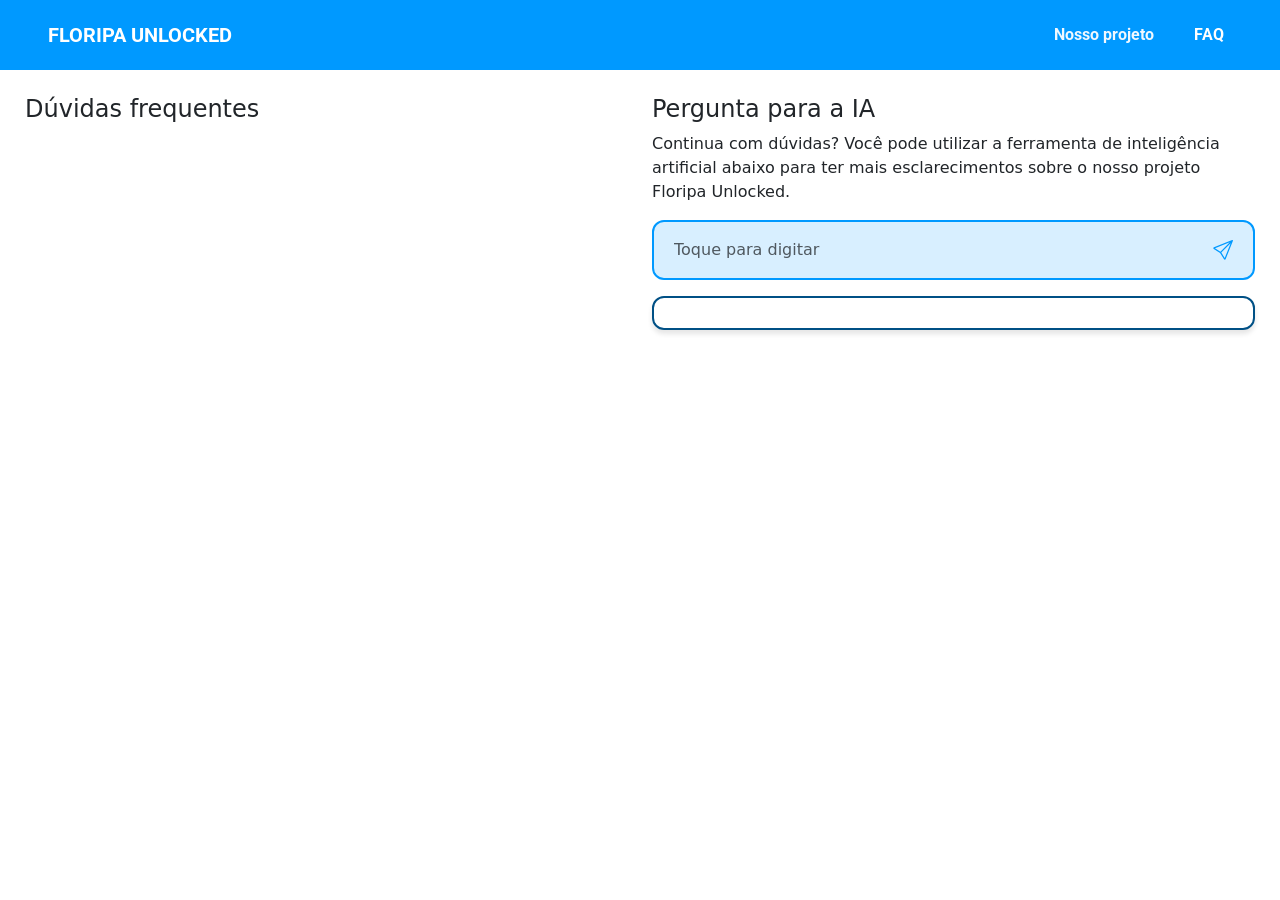
==== index.html @ 10022bac "Feature: Impletação do JS para conexão com API do Google AI Studio" ====
<!DOCTYPE html>
<html lang="pt-br">

<head>
    <meta charset="UTF-8">
    <meta name="viewport" content="width=device-width, initial-scale=1.0">
    <title>Floripa Unlocked - FAQ</title>

    <!--Conexão com o Bootstrap-->
    <link href="https://cdn.jsdelivr.net/npm/bootstrap@5.3.3/dist/css/bootstrap.min.css" rel="stylesheet">

    <!--Font-family externas-->
    <link rel="preconnect" href="https://fonts.googleapis.com">
    <link rel="preconnect" href="https://fonts.gstatic.com" crossorigin>
    <link href="https://fonts.googleapis.com/css2?family=Roboto:wght@400;500;700&display=swap" rel="stylesheet">

    <link rel="stylesheet" href="./css/style.css">
</head>

<body>
    <!--Nav bar-->
    <nav class="navbar navbar-expand-lg custom-navbar">
        <div class="container-fluid px-5">
            <a class="navbar-brand" href="#">FLORIPA UNLOCKED</a>
            <button class="navbar-toggler" type="button" data-bs-toggle="collapse" data-bs-target="#navbarNavAltMarkup"
                aria-controls="navbarNavAltMarkup" aria-expanded="false" aria-label="Toggle navigation">
                <span class="navbar-toggler-icon"></span>
            </button>
            <div class="collapse navbar-collapse" id="navbarNavAltMarkup">
                <div class="navbar-nav ms-auto gap-4">
                    <a class="nav-link" href="#">Nosso projeto</a>
                    <a class="nav-link active" aria-current="page" href="#">FAQ</a>
                </div>
            </div>
        </div>
    </nav>
    <!--Fim da nav bar-->

    <!--Grid Principal-->
    <div class="grid-container">
        <div class="coluna">
            <!--FAQ-->
            <h4>Dúvidas frequentes</h4>
        </div>
        <div class="coluna">
            <!--IA FAQ-->
            <h4>Pergunta para a IA</h4>
            <p>Continua com dúvidas? Você pode utilizar a ferramenta de inteligência artificial abaixo para ter mais
                esclarecimentos sobre o nosso projeto Floripa Unlocked.</p>

            <!--Barra de input com botão acoplado-->
            <div class="input-group custom-ai-bar">
                <input type="text" class="form-control border-0 shadow-none" placeholder="Toque para digitar"
                    id="userPrompt">
                <button class="btn border-0" type="button" id="btnEnviar">
                    <!--Ícone do avião de envio-->
                    <svg xmlns="http://www.w3.org/2000/svg" width="20" height="20" fill="#0099FF" viewBox="0 0 16 16">
                        <path
                            d="M15.854.146a.5.5 0 0 1 .11.54l-5.819 14.547a.75.75 0 0 1-1.329.124l-3.178-4.995L.643 7.184a.75.75 0 0 1 .124-1.33L15.314.037a.5.5 0 0 1 .54.11ZM6.636 10.07l2.761 4.338L14.13 2.576zm6.787-8.201L1.591 6.602l4.339 2.76z" />
                    </svg>
                </button>
            </div>

            <!-- Contêiner de texto para o output da IA (aguardando retorno) -->
            <div id="aiOutput" class="mt-3"></div>
        </div>
    </div>
    <!--Fim do Grid Principal-->


   <!--conexão com chave de API local-->
    <script src="./js/config.js"></script>
    
    <!-- JS do Bootstrap -->
    <script src="https://cdn.jsdelivr.net/npm/bootstrap@5.3.3/dist/js/bootstrap.bundle.min.js"></script>
    
    <!-- Seu JS principal (apenas uma vez, por último) -->
    <script src="./js/script.js"></script>
</body>

</body>

</html>
---- css/style.css ----
/*Navbar*/
.custom-navbar {
    font-weight: bold;
    font-family: 'Roboto', sans-serif;

    background-color: #0099FF;
    height: 70px;
}

.custom-navbar .navbar-brand {
    color: white;
}

.nav-link  {
    color: aliceblue;

}

/* Força a cor branca no link ativo */
.custom-navbar .navbar-nav .nav-link.active {
    color: #ffffff;
}

/* Cor ao passar o mouse */
.custom-navbar .navbar-nav .nav-link:hover {
    color: #012a53;
}
/*Fim Navbar*/

/*Grid da página*/

.grid-container {
  display: grid;
  padding: 25px;
  grid-template-columns: repeat(2, 1fr);
  gap: 1.5rem;
}

/* Responsividade para telas menores */
@media (max-width: 768px) {
  .grid-container {
    grid-template-columns: 1fr;
  }
}


/*Campo de texto AI*/
.custom-ai-bar {
    border: 2px solid #0099FF;
    border-radius: 12px;

    background-color: #d8efff;
    padding: 4px 8px;
    width: auto;
    height: 60px;
}

.custom-ai-bar .form-control {
    background-color: transparent;
}

.custom-ai-bar .btn {
    background-color: transparent;
    display: flex;
    align-items: center;
}

#aiOutput{
    border: 2px solid #005085;
    border-radius: 12px;
    padding: 15px;
    box-shadow: 0 4px 5px rgba(0, 0, 0, 0.1);
}
/*Campo de texto AI*/
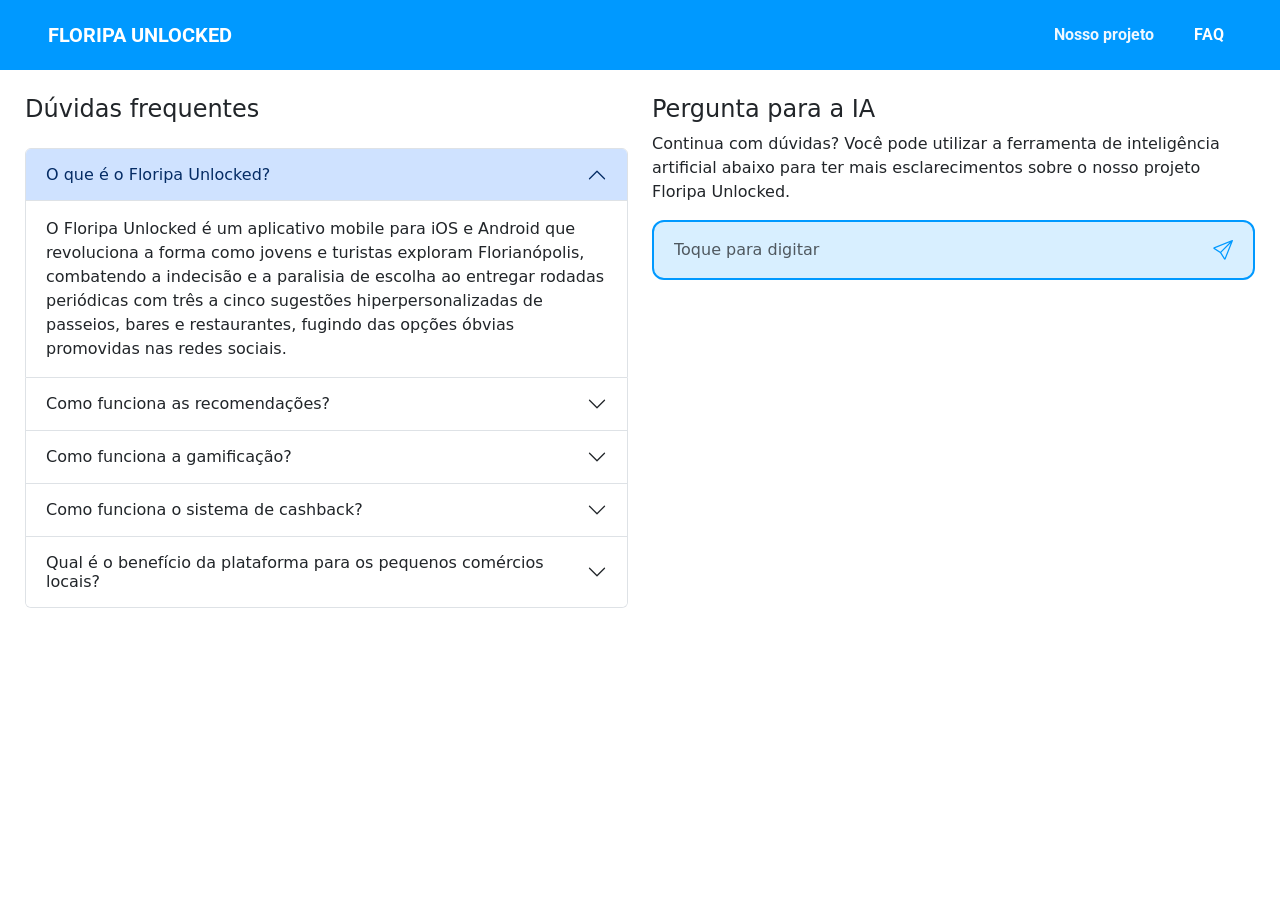
==== commit bd468734: "Adicionando os Accordions ao index.html" ====
--- a/index.html
+++ b/index.html
@@ -41,7 +41,84 @@
         <div class="coluna">
             <!--FAQ-->
             <h4>Dúvidas frequentes</h4>
+            
+            <!-- Accordion -->
+            <div class="accordion mt-4" id="accordionFAQ">
+                
+                <!-- Item 1 -->
+                <div class="accordion-item">
+                    <h2 class="accordion-header">
+                        <button class="accordion-button" type="button" data-bs-toggle="collapse" data-bs-target="#faq1" aria-expanded="true" aria-controls="faq1">
+                            O que é o Floripa Unlocked?
+                        </button>
+                    </h2>
+                    <div id="faq1" class="accordion-collapse collapse show" data-bs-parent="#accordionFAQ">
+                        <div class="accordion-body">
+                            O Floripa Unlocked é um aplicativo mobile para iOS e Android que revoluciona a forma como jovens e turistas exploram Florianópolis, combatendo a indecisão e a paralisia de escolha ao entregar rodadas periódicas com três a cinco sugestões hiperpersonalizadas de passeios, bares e restaurantes, fugindo das opções óbvias promovidas nas redes sociais.
+                        </div>
+                    </div>
+                </div>
+
+                <!-- Item 2 -->
+                <div class="accordion-item">
+                    <h2 class="accordion-header">
+                        <button class="accordion-button collapsed" type="button" data-bs-toggle="collapse" data-bs-target="#faq2" aria-expanded="false" aria-controls="faq2">
+                            Como funciona as recomendações?
+                        </button>
+                    </h2>
+                    <div id="faq2" class="accordion-collapse collapse" data-bs-parent="#accordionFAQ">
+                        <div class="accordion-body">
+                            O motor de recomendação cruza em tempo real as preferências do usuário, como faixa de orçamento e categorias de interesse, com dados de contexto geográfico e climático fornecidos por APIs de geolocalização, clima e agenda cultural, garantindo que as sugestões entregues sejam sempre adequadas à localização, ao clima e ao horário da visita.
+                        </div>
+                    </div>
+                </div>
+
+                <!-- Item 3 -->
+                <div class="accordion-item">
+                    <h2 class="accordion-header">
+                        <button class="accordion-button collapsed" type="button" data-bs-toggle="collapse" data-bs-target="#faq3" aria-expanded="false" aria-controls="faq3">
+                            Como funciona a gamificação?
+                        </button>
+                    </h2>
+                    <div id="faq3" class="accordion-collapse collapse" data-bs-parent="#accordionFAQ">
+                        <div class="accordion-body">
+                            O aplicativo transforma a exploração da cidade em um jogo interativo por meio da barra de progresso '100% Floripa' e de um mapa de conquistas, motivando os usuários a descobrirem novos bairros e comércios locais para desbloquear selos, competir de forma saudável com a sua rede de amigos e zerar a ilha.
+                        </div>
+                    </div>
+                </div>
+
+                <!-- Item 4 -->
+                <div class="accordion-item">
+                    <h2 class="accordion-header">
+                        <button class="accordion-button collapsed" type="button" data-bs-toggle="collapse" data-bs-target="#faq4" aria-expanded="false" aria-controls="faq4">
+                            Como funciona o sistema de cashback?
+                        </button>
+                    </h2>
+                    <div id="faq4" class="accordion-collapse collapse" data-bs-parent="#accordionFAQ">
+                        <div class="accordion-body">
+                            Ao consumir em um estabelecimento parceiro sugerido pelo aplicativo, o usuário aponta a câmera do celular para o QR Code disponível no balcão do comércio, realizando um check-in instantâneo que valida a sua visita no mapa de exploração e credita a porcentagem de cashback acumulada diretamente na sua conta.
+                        </div>
+                    </div>
+                </div>
+
+                <!-- Item 5 -->
+                <div class="accordion-item">
+                    <h2 class="accordion-header">
+                        <button class="accordion-button collapsed" type="button" data-bs-toggle="collapse" data-bs-target="#faq5" aria-expanded="false" aria-controls="faq5">
+                            Qual é o benefício da plataforma para os pequenos comércios locais?
+                        </button>
+                    </h2>
+                    <div id="faq5" class="accordion-collapse collapse" data-bs-parent="#accordionFAQ">
+                        <div class="accordion-body">
+                            Para os pequenos e novos negócios da ilha, o aplicativo funciona como um canal de atração B2B que direciona um fluxo presencial qualificado de jovens e turistas, permitindo aos lojistas criarem promoções e taxas de cashback dinâmicas no painel web para movimentar o estabelecimento em dias e horários de menor movimento.
+                        </div>
+                    </div>
+                </div>
+
+            </div>
+            
         </div>
+        
         <div class="coluna">
             <!--IA FAQ-->
             <h4>Pergunta para a IA</h4>
@@ -67,8 +144,7 @@
     </div>
     <!--Fim do Grid Principal-->
 
-
-   <!--conexão com chave de API local-->
+    <!--conexão com chave de API local-->
     <script src="./js/config.js"></script>
     
     <!-- JS do Bootstrap -->
@@ -78,6 +154,4 @@
     <script src="./js/script.js"></script>
 </body>
 
-</body>
-
 </html>
--- a/css/style.css
+++ b/css/style.css
@@ -71,4 +71,8 @@
     padding: 15px;
     box-shadow: 0 4px 5px rgba(0, 0, 0, 0.1);
 }
+
+#aiOutput:empty {
+    display: none;
+}
 /*Campo de texto AI*/
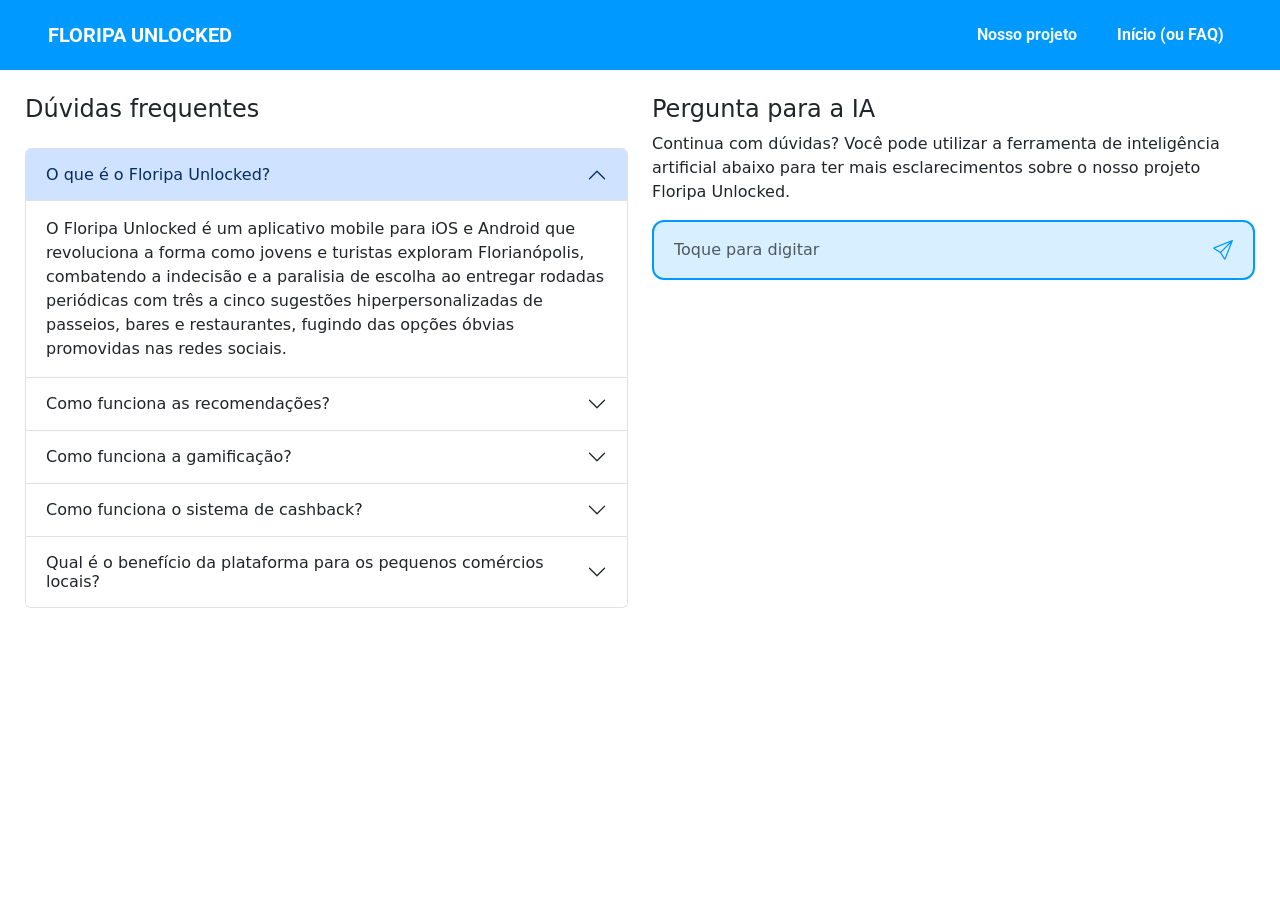
==== commit 3e0dbc90: "adiciona navegação na navbar para FAQ e inicio" ====
--- a/index.html
+++ b/index.html
@@ -18,23 +18,28 @@
 </head>
 
 <body>
-    <!--Nav bar-->
     <nav class="navbar navbar-expand-lg custom-navbar">
         <div class="container-fluid px-5">
-            <a class="navbar-brand" href="#">FLORIPA UNLOCKED</a>
+            <!-- A logo leva para o início -->
+            <a class="navbar-brand" href="index.html">FLORIPA UNLOCKED</a>
+            
             <button class="navbar-toggler" type="button" data-bs-toggle="collapse" data-bs-target="#navbarNavAltMarkup"
                 aria-controls="navbarNavAltMarkup" aria-expanded="false" aria-label="Toggle navigation">
                 <span class="navbar-toggler-icon"></span>
             </button>
+            
             <div class="collapse navbar-collapse" id="navbarNavAltMarkup">
                 <div class="navbar-nav ms-auto gap-4">
-                    <a class="nav-link" href="#">Nosso projeto</a>
-                    <a class="nav-link active" aria-current="page" href="#">FAQ</a>
+                    
+                    <a class="nav-link" href="NossoProjeto.html">Nosso projeto</a>
+                    
+                    <!-- O Início está com a classe "active" marcando a página atual -->
+                    <a class="nav-link active" aria-current="page" href="index.html">Início (ou FAQ)</a>
+                    
                 </div>
             </div>
         </div>
     </nav>
-    <!--Fim da nav bar-->
 
     <!--Grid Principal-->
     <div class="grid-container">
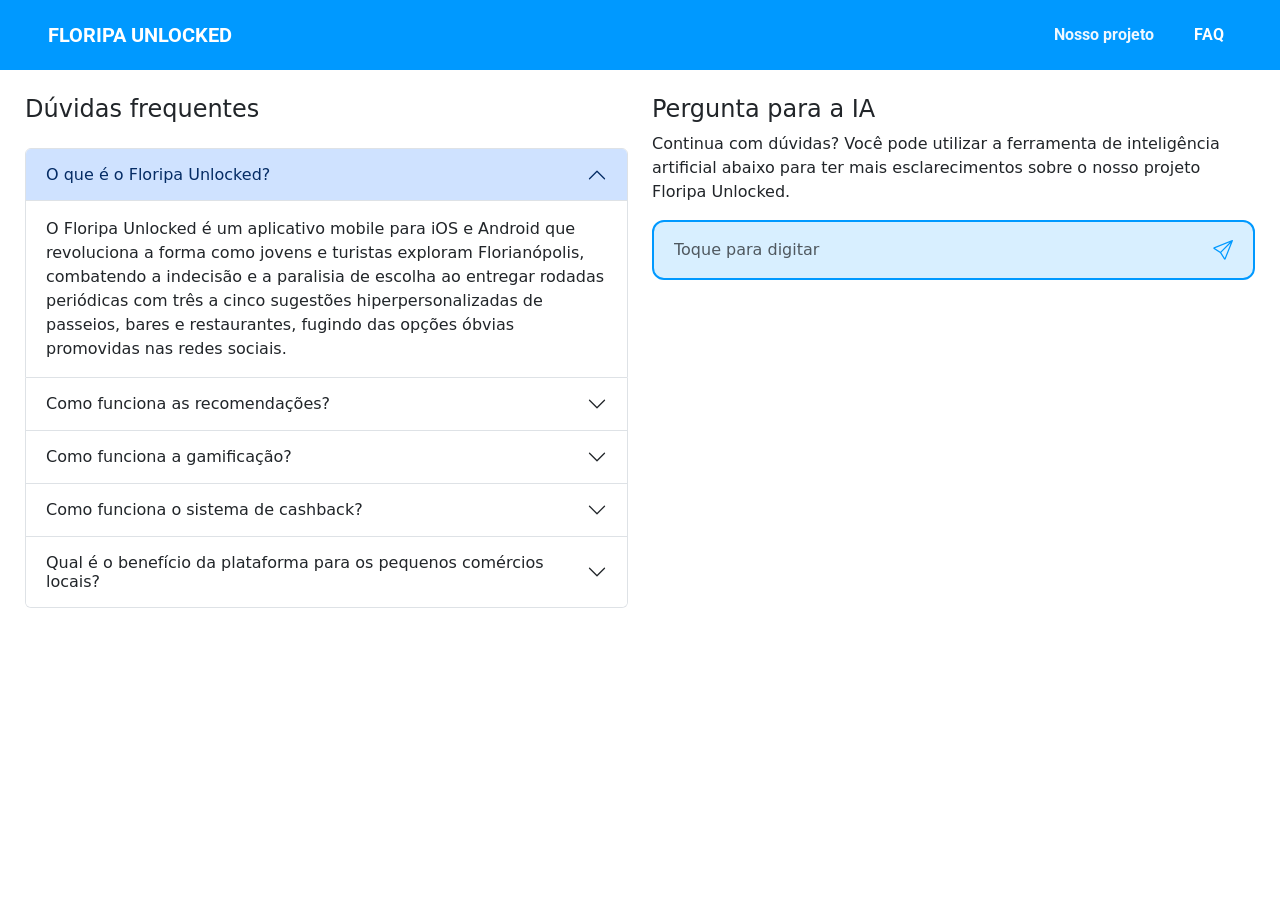
==== commit d4ea0dd2: "Ajuste de comentarios e ajuste na Navbar" ====
--- a/index.html
+++ b/index.html
@@ -34,7 +34,7 @@
                     <a class="nav-link" href="NossoProjeto.html">Nosso projeto</a>
                     
                     <!-- O Início está com a classe "active" marcando a página atual -->
-                    <a class="nav-link active" aria-current="page" href="index.html">Início (ou FAQ)</a>
+                    <a class="nav-link active" aria-current="page" href="index.html">FAQ</a>
                     
                 </div>
             </div>
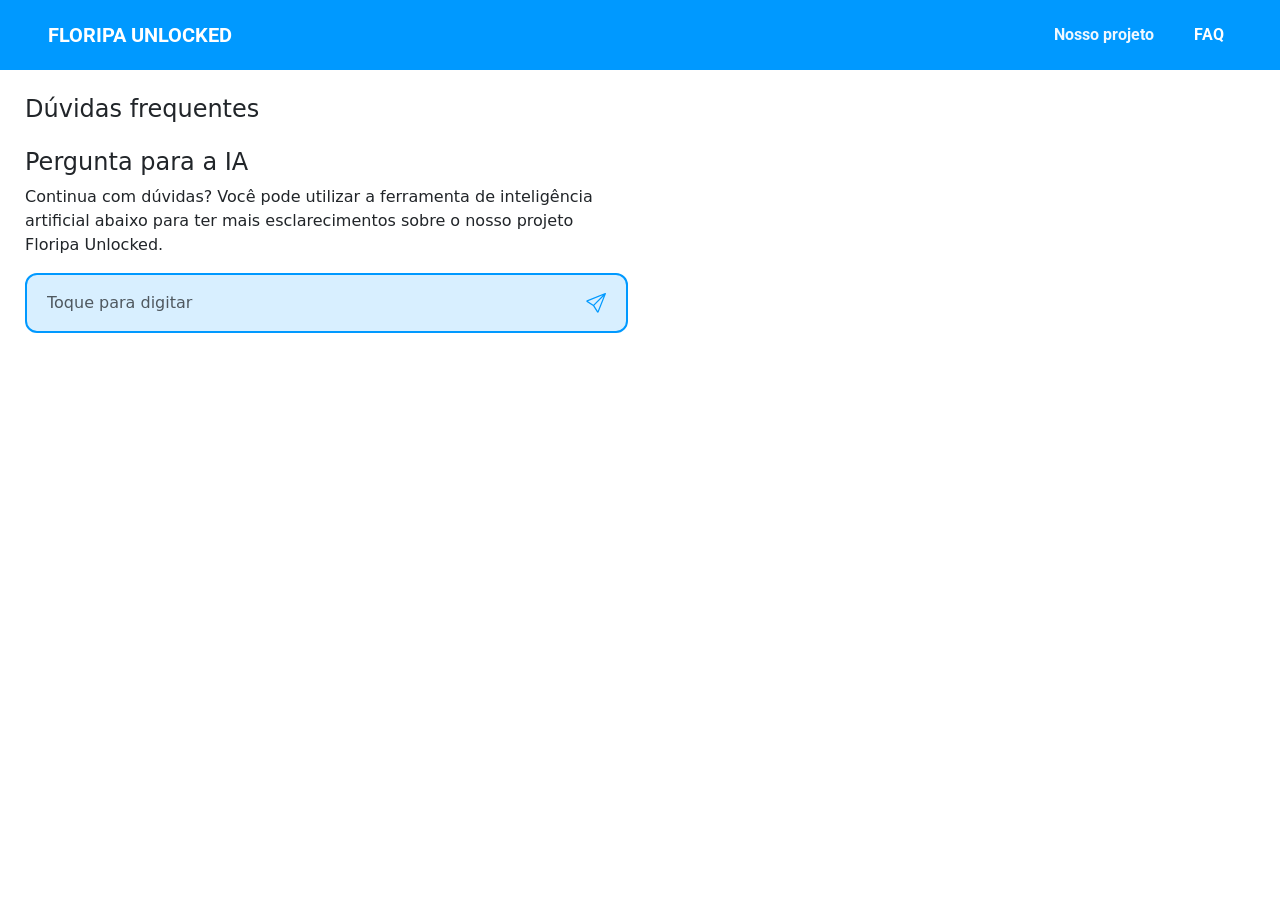
==== commit 13616486: "Feature: implementação do Accordion para conexão com o FAQ" ====
--- a/index.html
+++ b/index.html
@@ -22,20 +22,20 @@
         <div class="container-fluid px-5">
             <!-- A logo leva para o início -->
             <a class="navbar-brand" href="index.html">FLORIPA UNLOCKED</a>
-            
+
             <button class="navbar-toggler" type="button" data-bs-toggle="collapse" data-bs-target="#navbarNavAltMarkup"
                 aria-controls="navbarNavAltMarkup" aria-expanded="false" aria-label="Toggle navigation">
                 <span class="navbar-toggler-icon"></span>
             </button>
-            
+
             <div class="collapse navbar-collapse" id="navbarNavAltMarkup">
                 <div class="navbar-nav ms-auto gap-4">
-                    
+
                     <a class="nav-link" href="NossoProjeto.html">Nosso projeto</a>
-                    
+
                     <!-- O Início está com a classe "active" marcando a página atual -->
                     <a class="nav-link active" aria-current="page" href="index.html">FAQ</a>
-                    
+
                 </div>
             </div>
         </div>
@@ -46,117 +46,52 @@
         <div class="coluna">
             <!--FAQ-->
             <h4>Dúvidas frequentes</h4>
-            
+
             <!-- Accordion -->
             <div class="accordion mt-4" id="accordionFAQ">
-                
+
                 <!-- Item 1 -->
-                <div class="accordion-item">
-                    <h2 class="accordion-header">
-                        <button class="accordion-button" type="button" data-bs-toggle="collapse" data-bs-target="#faq1" aria-expanded="true" aria-controls="faq1">
-                            O que é o Floripa Unlocked?
-                        </button>
-                    </h2>
-                    <div id="faq1" class="accordion-collapse collapse show" data-bs-parent="#accordionFAQ">
-                        <div class="accordion-body">
-                            O Floripa Unlocked é um aplicativo mobile para iOS e Android que revoluciona a forma como jovens e turistas exploram Florianópolis, combatendo a indecisão e a paralisia de escolha ao entregar rodadas periódicas com três a cinco sugestões hiperpersonalizadas de passeios, bares e restaurantes, fugindo das opções óbvias promovidas nas redes sociais.
-                        </div>
-                    </div>
-                </div>
-
-                <!-- Item 2 -->
-                <div class="accordion-item">
-                    <h2 class="accordion-header">
-                        <button class="accordion-button collapsed" type="button" data-bs-toggle="collapse" data-bs-target="#faq2" aria-expanded="false" aria-controls="faq2">
-                            Como funciona as recomendações?
-                        </button>
-                    </h2>
-                    <div id="faq2" class="accordion-collapse collapse" data-bs-parent="#accordionFAQ">
-                        <div class="accordion-body">
-                            O motor de recomendação cruza em tempo real as preferências do usuário, como faixa de orçamento e categorias de interesse, com dados de contexto geográfico e climático fornecidos por APIs de geolocalização, clima e agenda cultural, garantindo que as sugestões entregues sejam sempre adequadas à localização, ao clima e ao horário da visita.
-                        </div>
-                    </div>
-                </div>
-
-                <!-- Item 3 -->
-                <div class="accordion-item">
-                    <h2 class="accordion-header">
-                        <button class="accordion-button collapsed" type="button" data-bs-toggle="collapse" data-bs-target="#faq3" aria-expanded="false" aria-controls="faq3">
-                            Como funciona a gamificação?
-                        </button>
-                    </h2>
-                    <div id="faq3" class="accordion-collapse collapse" data-bs-parent="#accordionFAQ">
-                        <div class="accordion-body">
-                            O aplicativo transforma a exploração da cidade em um jogo interativo por meio da barra de progresso '100% Floripa' e de um mapa de conquistas, motivando os usuários a descobrirem novos bairros e comércios locais para desbloquear selos, competir de forma saudável com a sua rede de amigos e zerar a ilha.
-                        </div>
-                    </div>
-                </div>
-
-                <!-- Item 4 -->
-                <div class="accordion-item">
-                    <h2 class="accordion-header">
-                        <button class="accordion-button collapsed" type="button" data-bs-toggle="collapse" data-bs-target="#faq4" aria-expanded="false" aria-controls="faq4">
-                            Como funciona o sistema de cashback?
-                        </button>
-                    </h2>
-                    <div id="faq4" class="accordion-collapse collapse" data-bs-parent="#accordionFAQ">
-                        <div class="accordion-body">
-                            Ao consumir em um estabelecimento parceiro sugerido pelo aplicativo, o usuário aponta a câmera do celular para o QR Code disponível no balcão do comércio, realizando um check-in instantâneo que valida a sua visita no mapa de exploração e credita a porcentagem de cashback acumulada diretamente na sua conta.
-                        </div>
-                    </div>
-                </div>
-
-                <!-- Item 5 -->
-                <div class="accordion-item">
-                    <h2 class="accordion-header">
-                        <button class="accordion-button collapsed" type="button" data-bs-toggle="collapse" data-bs-target="#faq5" aria-expanded="false" aria-controls="faq5">
-                            Qual é o benefício da plataforma para os pequenos comércios locais?
-                        </button>
-                    </h2>
-                    <div id="faq5" class="accordion-collapse collapse" data-bs-parent="#accordionFAQ">
-                        <div class="accordion-body">
-                            Para os pequenos e novos negócios da ilha, o aplicativo funciona como um canal de atração B2B que direciona um fluxo presencial qualificado de jovens e turistas, permitindo aos lojistas criarem promoções e taxas de cashback dinâmicas no painel web para movimentar o estabelecimento em dias e horários de menor movimento.
-                        </div>
-                    </div>
+                <!-- Accordion Container -->
+                <div class="accordion mt-4" id="accordionFAQ">
+                    <!-- O JavaScript vai injetar os itens aqui dentro automaticamente -->
                 </div>
 
             </div>
-            
+
+            <div class="coluna">
+                <!--IA FAQ-->
+                <h4>Pergunta para a IA</h4>
+                <p>Continua com dúvidas? Você pode utilizar a ferramenta de inteligência artificial abaixo para ter mais
+                    esclarecimentos sobre o nosso projeto Floripa Unlocked.</p>
+
+                <!--Barra de input com botão acoplado-->
+                <div class="input-group custom-ai-bar">
+                    <input type="text" class="form-control border-0 shadow-none" placeholder="Toque para digitar"
+                        id="userPrompt">
+                    <button class="btn border-0" type="button" id="btnEnviar">
+                        <!--Ícone do avião de envio-->
+                        <svg xmlns="http://www.w3.org/2000/svg" width="20" height="20" fill="#0099FF"
+                            viewBox="0 0 16 16">
+                            <path
+                                d="M15.854.146a.5.5 0 0 1 .11.54l-5.819 14.547a.75.75 0 0 1-1.329.124l-3.178-4.995L.643 7.184a.75.75 0 0 1 .124-1.33L15.314.037a.5.5 0 0 1 .54.11ZM6.636 10.07l2.761 4.338L14.13 2.576zm6.787-8.201L1.591 6.602l4.339 2.76z" />
+                        </svg>
+                    </button>
+                </div>
+
+                <!-- Contêiner de texto para o output da IA (aguardando retorno) -->
+                <div id="aiOutput" class="mt-3"></div>
+            </div>
         </div>
-        
-        <div class="coluna">
-            <!--IA FAQ-->
-            <h4>Pergunta para a IA</h4>
-            <p>Continua com dúvidas? Você pode utilizar a ferramenta de inteligência artificial abaixo para ter mais
-                esclarecimentos sobre o nosso projeto Floripa Unlocked.</p>
+        <!--Fim do Grid Principal-->
 
-            <!--Barra de input com botão acoplado-->
-            <div class="input-group custom-ai-bar">
-                <input type="text" class="form-control border-0 shadow-none" placeholder="Toque para digitar"
-                    id="userPrompt">
-                <button class="btn border-0" type="button" id="btnEnviar">
-                    <!--Ícone do avião de envio-->
-                    <svg xmlns="http://www.w3.org/2000/svg" width="20" height="20" fill="#0099FF" viewBox="0 0 16 16">
-                        <path
-                            d="M15.854.146a.5.5 0 0 1 .11.54l-5.819 14.547a.75.75 0 0 1-1.329.124l-3.178-4.995L.643 7.184a.75.75 0 0 1 .124-1.33L15.314.037a.5.5 0 0 1 .54.11ZM6.636 10.07l2.761 4.338L14.13 2.576zm6.787-8.201L1.591 6.602l4.339 2.76z" />
-                    </svg>
-                </button>
-            </div>
+        <!--conexão com chave de API local-->
+        <script src="./js/config.js"></script>
 
-            <!-- Contêiner de texto para o output da IA (aguardando retorno) -->
-            <div id="aiOutput" class="mt-3"></div>
-        </div>
-    </div>
-    <!--Fim do Grid Principal-->
+        <!-- JS do Bootstrap -->
+        <script src="https://cdn.jsdelivr.net/npm/bootstrap@5.3.3/dist/js/bootstrap.bundle.min.js"></script>
 
-    <!--conexão com chave de API local-->
-    <script src="./js/config.js"></script>
-    
-    <!-- JS do Bootstrap -->
-    <script src="https://cdn.jsdelivr.net/npm/bootstrap@5.3.3/dist/js/bootstrap.bundle.min.js"></script>
-    
-    <!-- Seu JS principal (apenas uma vez, por último) -->
-    <script src="./js/script.js"></script>
+        <!-- Seu JS principal (apenas uma vez, por último) -->
+        <script src="./js/script.js"></script>
 </body>
 
 </html>
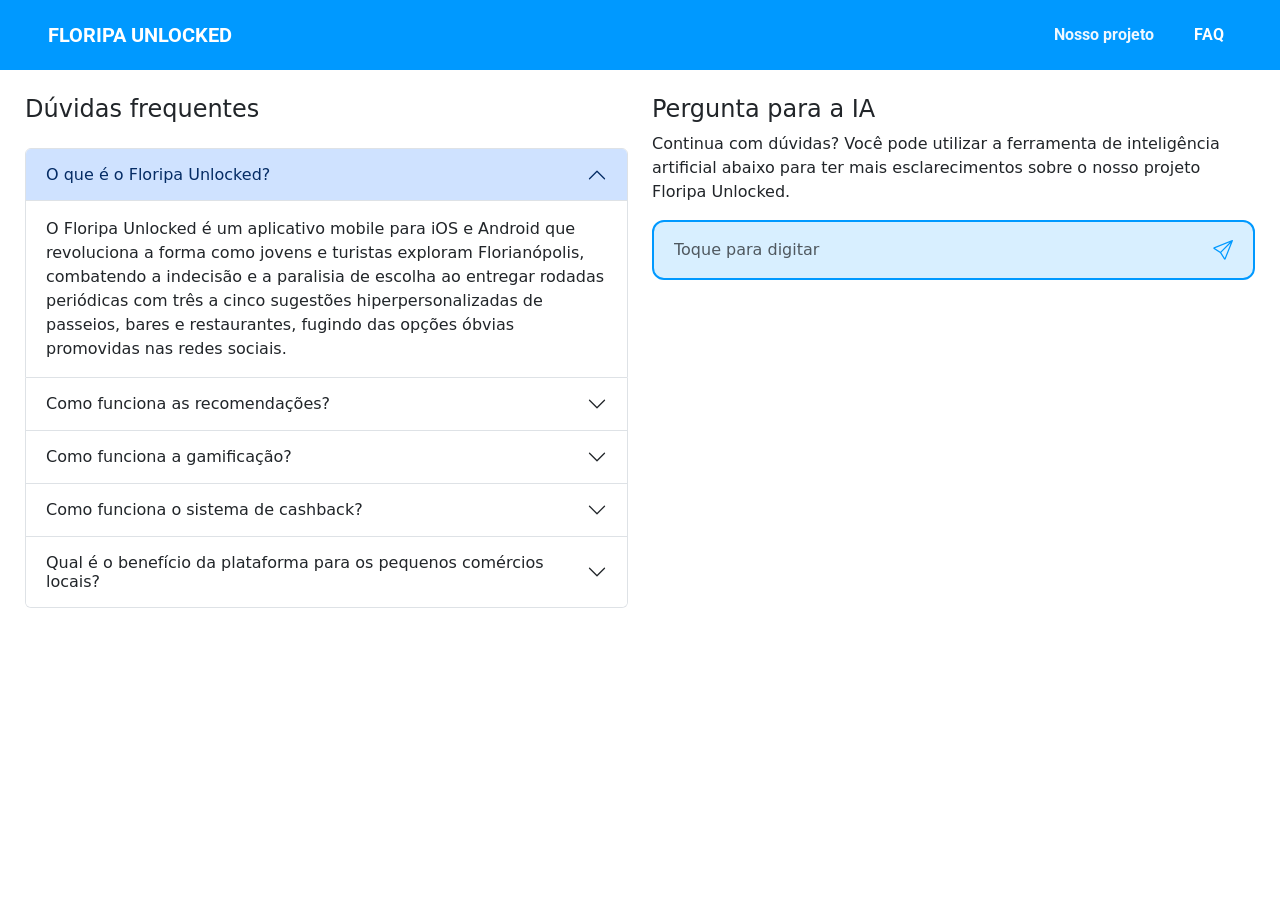
==== commit ad6ed617: "Feature: Implementação do código conector entre o Accordion e a base JSON" ====
--- a/index.html
+++ b/index.html
@@ -49,49 +49,44 @@
 
             <!-- Accordion -->
             <div class="accordion mt-4" id="accordionFAQ">
-
-                <!-- Item 1 -->
-                <!-- Accordion Container -->
-                <div class="accordion mt-4" id="accordionFAQ">
-                    <!-- O JavaScript vai injetar os itens aqui dentro automaticamente -->
-                </div>
-
+                <!-- O JavaScript vai injetar os itens aqui dentro automaticamente -->
             </div>
 
-            <div class="coluna">
-                <!--IA FAQ-->
-                <h4>Pergunta para a IA</h4>
-                <p>Continua com dúvidas? Você pode utilizar a ferramenta de inteligência artificial abaixo para ter mais
-                    esclarecimentos sobre o nosso projeto Floripa Unlocked.</p>
+        </div>
 
-                <!--Barra de input com botão acoplado-->
-                <div class="input-group custom-ai-bar">
-                    <input type="text" class="form-control border-0 shadow-none" placeholder="Toque para digitar"
-                        id="userPrompt">
-                    <button class="btn border-0" type="button" id="btnEnviar">
-                        <!--Ícone do avião de envio-->
-                        <svg xmlns="http://www.w3.org/2000/svg" width="20" height="20" fill="#0099FF"
-                            viewBox="0 0 16 16">
-                            <path
-                                d="M15.854.146a.5.5 0 0 1 .11.54l-5.819 14.547a.75.75 0 0 1-1.329.124l-3.178-4.995L.643 7.184a.75.75 0 0 1 .124-1.33L15.314.037a.5.5 0 0 1 .54.11ZM6.636 10.07l2.761 4.338L14.13 2.576zm6.787-8.201L1.591 6.602l4.339 2.76z" />
-                        </svg>
-                    </button>
-                </div>
+        <div class="coluna">
+            <!--IA FAQ-->
+            <h4>Pergunta para a IA</h4>
+            <p>Continua com dúvidas? Você pode utilizar a ferramenta de inteligência artificial abaixo para ter mais
+                esclarecimentos sobre o nosso projeto Floripa Unlocked.</p>
 
-                <!-- Contêiner de texto para o output da IA (aguardando retorno) -->
-                <div id="aiOutput" class="mt-3"></div>
+            <!--Barra de input com botão acoplado-->
+            <div class="input-group custom-ai-bar">
+                <input type="text" class="form-control border-0 shadow-none" placeholder="Toque para digitar"
+                    id="userPrompt">
+                <button class="btn border-0" type="button" id="btnEnviar">
+                    <!--Ícone do avião de envio-->
+                    <svg xmlns="http://www.w3.org/2000/svg" width="20" height="20" fill="#0099FF" viewBox="0 0 16 16">
+                        <path
+                            d="M15.854.146a.5.5 0 0 1 .11.54l-5.819 14.547a.75.75 0 0 1-1.329.124l-3.178-4.995L.643 7.184a.75.75 0 0 1 .124-1.33L15.314.037a.5.5 0 0 1 .54.11ZM6.636 10.07l2.761 4.338L14.13 2.576zm6.787-8.201L1.591 6.602l4.339 2.76z" />
+                    </svg>
+                </button>
             </div>
+
+            <!-- Contêiner de texto para o output da IA (aguardando retorno) -->
+            <div id="aiOutput" class="mt-3"></div>
         </div>
-        <!--Fim do Grid Principal-->
+    </div>
+    <!--Fim do Grid Principal-->
 
-        <!--conexão com chave de API local-->
-        <script src="./js/config.js"></script>
+    <!--conexão com chave de API local-->
+    <script src="./js/config.js"></script>
 
-        <!-- JS do Bootstrap -->
-        <script src="https://cdn.jsdelivr.net/npm/bootstrap@5.3.3/dist/js/bootstrap.bundle.min.js"></script>
+    <!-- JS do Bootstrap -->
+    <script src="https://cdn.jsdelivr.net/npm/bootstrap@5.3.3/dist/js/bootstrap.bundle.min.js"></script>
 
-        <!-- Seu JS principal (apenas uma vez, por último) -->
-        <script src="./js/script.js"></script>
+    <!-- Seu JS principal (apenas uma vez, por último) -->
+    <script src="./js/script.js"></script>
 </body>
 
 </html>
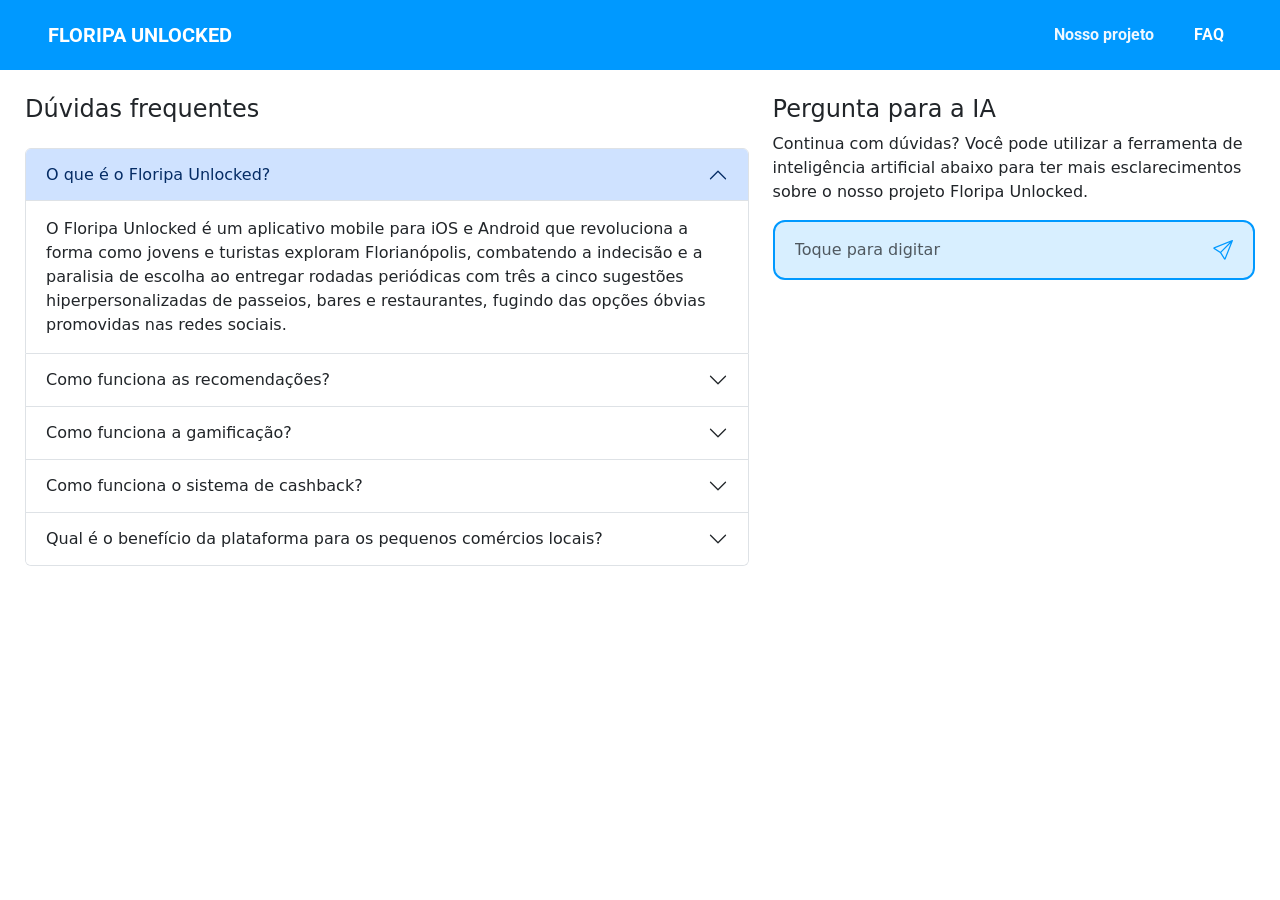
==== commit a0dc022b: "Feature: implementação inicial histórico da IA" ====
--- a/index.html
+++ b/index.html
@@ -73,8 +73,17 @@
                 </button>
             </div>
 
+            <!-- Mensagem de erro da validação de entrada -->
+            <div id="erroInput" class="erro-validacao"></div>
+
             <!-- Contêiner de texto para o output da IA (aguardando retorno) -->
             <div id="aiOutput" class="mt-3"></div>
+
+            <!-- Seção de Histórico de Respostas (CRUD Local) -->
+            <div id="historicoContainer" class="mt-4" style="display: none;">
+                <h6 class="titulo-historico">Respostas anteriores</h6>
+                <div id="listaHistorico"></div>
+            </div>
         </div>
     </div>
     <!--Fim do Grid Principal-->
--- a/css/style.css
+++ b/css/style.css
@@ -32,12 +32,17 @@
 .grid-container {
   display: grid;
   padding: 25px;
-  grid-template-columns: repeat(2, 1fr);
+  /* grid-template-columns: repeat(2, 1fr); */
+  grid-template-columns: 1.5fr 1fr; /*altera a proporção das colunas*/
   gap: 1.5rem;
 }
 
+.coluna1 { 
+    width: 600px;
+}
+
 /* Responsividade para telas menores */
-@media (max-width: 768px) {
+@media (max-width: 800px) {
   .grid-container {
     grid-template-columns: 1fr;
   }
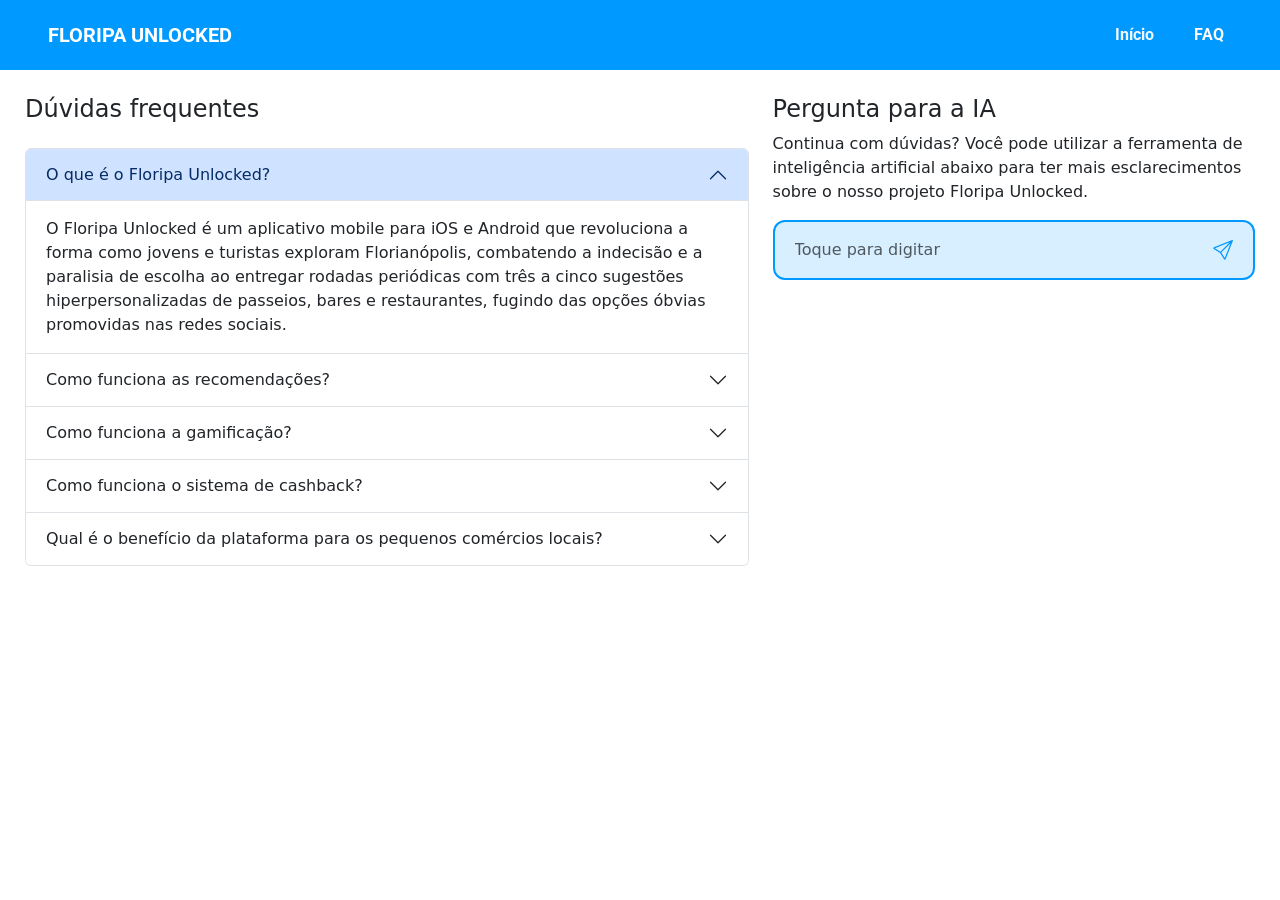
==== commit 1064a723: "Feature: implementação CSS para elementos de histórico de IA" ====
--- a/index.html
+++ b/index.html
@@ -31,7 +31,7 @@
             <div class="collapse navbar-collapse" id="navbarNavAltMarkup">
                 <div class="navbar-nav ms-auto gap-4">
 
-                    <a class="nav-link" href="NossoProjeto.html">Nosso projeto</a>
+                    <a class="nav-link" href="NossoProjeto.html">Início</a>
 
                     <!-- O Início está com a classe "active" marcando a página atual -->
                     <a class="nav-link active" aria-current="page" href="index.html">FAQ</a>
--- a/css/style.css
+++ b/css/style.css
@@ -80,4 +80,57 @@
 #aiOutput:empty {
     display: none;
 }
-/*Campo de texto AI*/+/*Campo de texto AI*/
+
+/* --- Tratamento de Erro e Histórico (CRUD) --- */
+.erro-validacao {
+    color: #dc3545;
+    font-size: 0.875rem;
+    font-weight: 500;
+    margin-top: 6px;
+}
+
+.erro-validacao:empty {
+    display: none;
+}
+
+.titulo-historico {
+    font-weight: 700;
+    color: #000000;
+    margin-bottom: 12px;
+}
+
+.card-historico {
+    position: relative;
+    border: 2px solid #005085;
+    border-radius: 12px;
+    padding: 15px 40px 15px 15px;
+    margin-bottom: 15px;
+    box-shadow: 0 4px 5px rgba(0, 0, 0, 0.1);
+    opacity: 0.55;
+    transition: opacity 0.2s ease-in-out;
+}
+
+.btn-deletar-historico {
+    position: absolute;
+    top: 10px;
+    right: 10px;
+    width: 22px;
+    height: 22px;
+    border-radius: 50%;
+    background-color: #ff3b3b;
+    color: #ffffff;
+    border: none;
+    display: flex;
+    align-items: center;
+    justify-content: center;
+    font-size: 11px;
+    font-weight: bold;
+    line-height: 1;
+    cursor: pointer;
+    padding: 0;
+}
+
+.btn-deletar-historico:hover {
+    background-color: #cc0000;
+}
